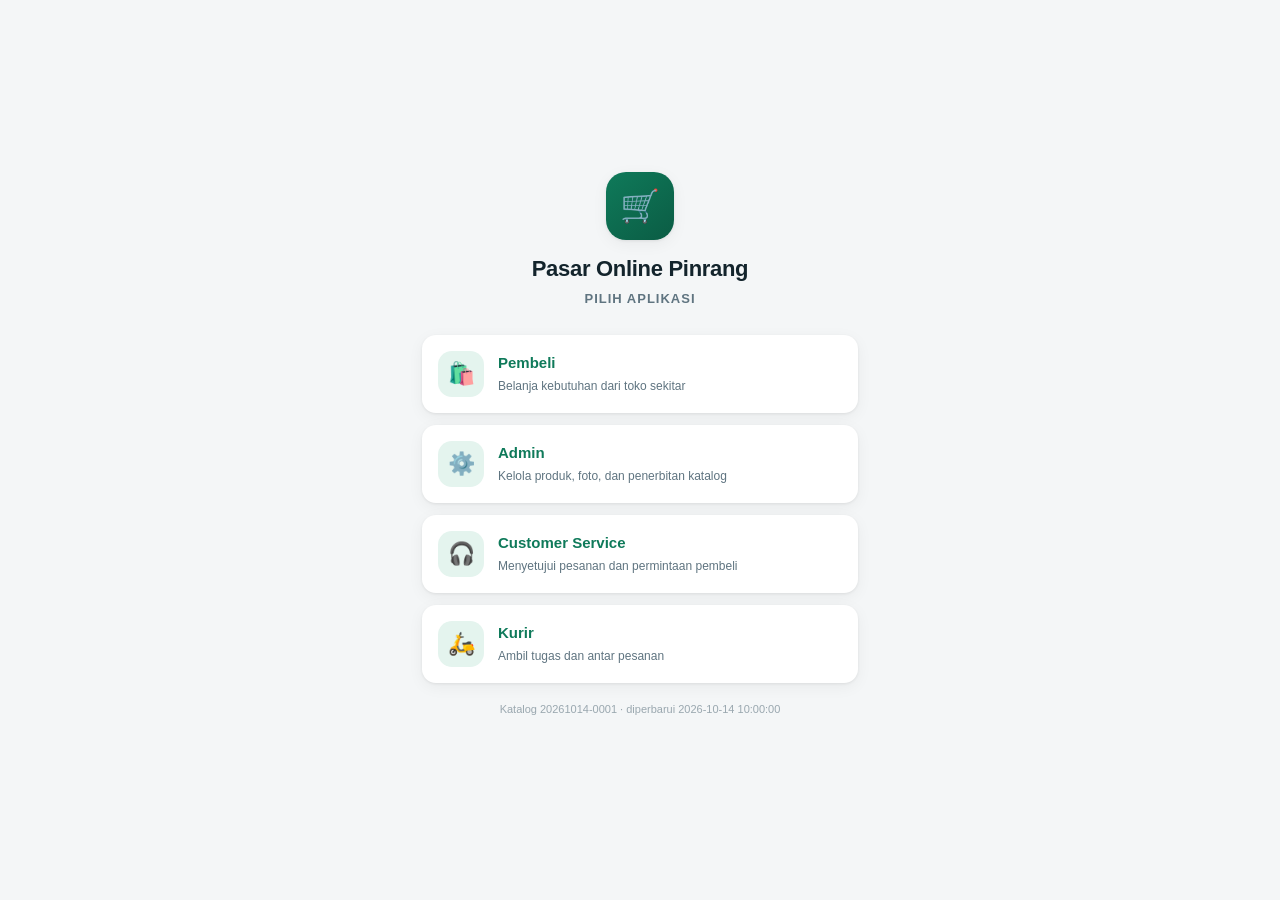
==== index.html @ 6ab08acf "Add files via upload" ====
<!DOCTYPE html>
<html lang="id" data-tema="">
<head>
<meta charset="utf-8">
<meta name="viewport" content="width=device-width,initial-scale=1,maximum-scale=1,viewport-fit=cover">
<meta name="theme-color" content="#0f7a5a">
<title>Pasar Online Pinrang</title>
<link rel="manifest" href="manifest.json">
<link rel="stylesheet" href="assets/css/app.css">
<style>
  .pilih{padding:30px 22px;min-height:100vh;display:flex;flex-direction:column;justify-content:center}
  .pintu{display:flex;gap:14px;align-items:center;background:var(--kartu);border-radius:var(--radius);
         padding:16px;box-shadow:var(--bayang);margin-bottom:12px;cursor:pointer}
  .pintu .lingkar{width:46px;height:46px;border-radius:14px;background:var(--hijau-muda);
         display:flex;align-items:center;justify-content:center;font-size:22px;flex:none}
  .pintu h3{margin:0 0 2px;font-size:15px}
  .pintu p{margin:0;font-size:12px;color:var(--teks2)}
</style>
</head>
<body>
<div id="akar">
  <div class="pilih">
    <div class="merek">
      <div class="merek-ikon">🛒</div>
      <h1>Pasar Online Pinrang</h1>
      <p class="peran-label">Pilih aplikasi</p>
    </div>

    <a class="pintu" href="user.html">
      <div class="lingkar">🛍️</div>
      <div><h3>Pembeli</h3><p>Belanja kebutuhan dari toko sekitar</p></div>
    </a>
    <a class="pintu" href="admin.html">
      <div class="lingkar">⚙️</div>
      <div><h3>Admin</h3><p>Kelola produk, foto, dan penerbitan katalog</p></div>
    </a>
    <a class="pintu" href="cs.html">
      <div class="lingkar">🎧</div>
      <div><h3>Customer Service</h3><p>Menyetujui pesanan dan permintaan pembeli</p></div>
    </a>
    <a class="pintu" href="kurir.html">
      <div class="lingkar">🛵</div>
      <div><h3>Kurir</h3><p>Ambil tugas dan antar pesanan</p></div>
    </a>

    <p class="versi" id="info-versi">Memuat…</p>
  </div>
</div>

<script src="assets/js/config.js"></script>
<script>
  const tema = localStorage.getItem("pp_tema");
  if (tema) document.documentElement.dataset.tema = tema;

  // Arahkan langsung ke aplikasi yang terakhir dipakai, bila ada.
  const terakhir = localStorage.getItem("pp_app_terakhir");
  if (terakhir && location.search.indexOf("pilih") < 0) {
    document.querySelectorAll(".pintu").forEach(function (a) {
      if (a.getAttribute("href") === terakhir) a.style.outline = "2px solid var(--hijau)";
    });
  }
  document.querySelectorAll(".pintu").forEach(function (a) {
    a.addEventListener("click", function () {
      localStorage.setItem("pp_app_terakhir", a.getAttribute("href"));
    });
  });

  fetch(APP_CONFIG.urlVersi + "?t=" + Date.now(), { cache: "no-store" })
    .then(function (r) { return r.json(); })
    .then(function (j) {
      document.getElementById("info-versi").textContent =
        "Katalog " + j.versi + " · diperbarui " + j.diperbarui;
    })
    .catch(function () {
      document.getElementById("info-versi").textContent = "v" + APP_CONFIG.versiApp;
    });

  if ("serviceWorker" in navigator) navigator.serviceWorker.register("sw.js").catch(function () {});
</script>
</body>
</html>
---- assets/css/app.css ----
/* =====================================================================
 * app.css — tampilan khusus ponsel (mobile only)
 * ===================================================================== */
:root{
  --hijau:#0f7a5a; --hijau-tua:#0b5c44; --hijau-muda:#e4f4ee;
  --jingga:#e8731f; --merah:#c0392b; --biru:#1f6fb2;
  --latar:#f4f6f7; --kartu:#ffffff; --teks:#13242c; --teks2:#5f7480;
  --garis:#e2e8ea; --radius:14px; --bayang:0 1px 3px rgba(0,0,0,.07),0 4px 16px rgba(0,0,0,.05);
  --atas:56px; --bawah:62px;
}
:root[data-tema="gelap"]{
  --latar:#0e1a20; --kartu:#16252d; --teks:#e8eff2; --teks2:#9ab0bb;
  --garis:#24383f; --hijau-muda:#153a30;
  --bayang:0 1px 3px rgba(0,0,0,.4);
}
@media (prefers-color-scheme:dark){
  :root:not([data-tema="terang"]){
    --latar:#0e1a20; --kartu:#16252d; --teks:#e8eff2; --teks2:#9ab0bb;
    --garis:#24383f; --hijau-muda:#153a30;
    --bayang:0 1px 3px rgba(0,0,0,.4);
  }
}

*{box-sizing:border-box;-webkit-tap-highlight-color:transparent}
html,body{margin:0;padding:0}
body{
  font:15px/1.5 -apple-system,BlinkMacSystemFont,"Segoe UI",Roboto,"Helvetica Neue",Arial,sans-serif;
  background:var(--latar); color:var(--teks);
  overscroll-behavior-y:none; -webkit-font-smoothing:antialiased;
}
#akar{max-width:480px;margin:0 auto;min-height:100vh;background:var(--latar);position:relative}
img{max-width:100%;display:block}
a{color:var(--hijau);text-decoration:none}
button,input,select,textarea{font:inherit;color:inherit}

/* ── Tombol ─────────────────────────────────────────────────────────── */
.btn{
  background:var(--hijau);color:#fff;border:0;border-radius:10px;
  padding:12px 18px;font-weight:600;cursor:pointer;transition:transform .08s,opacity .2s;
}
.btn:active{transform:scale(.97)}
.btn:disabled{opacity:.5;cursor:not-allowed}
.btn.lebar{width:100%}
.btn.abu{background:var(--garis);color:var(--teks)}
.btn.garis{background:transparent;border:1.5px solid var(--hijau);color:var(--hijau)}
.btn.merah{background:var(--merah)}
.btn.jingga{background:var(--jingga)}
.btn.kecil{padding:8px 12px;font-size:13px;border-radius:8px}

/* ── Formulir ───────────────────────────────────────────────────────── */
label{display:block;margin-bottom:14px;font-size:13px;font-weight:600;color:var(--teks2)}
input,select,textarea{
  width:100%;margin-top:6px;padding:12px 14px;border:1.5px solid var(--garis);
  border-radius:10px;background:var(--kartu);font-weight:400;font-size:16px;
}
input:focus,select:focus,textarea:focus{outline:0;border-color:var(--hijau)}
textarea{min-height:90px;resize:vertical}
.input-gabung{position:relative}
.input-gabung input{padding-right:46px}
.ikon-kanan{position:absolute;right:6px;top:7px;background:none;border:0;font-size:18px;padding:8px;cursor:pointer}

/* ── Layar login ────────────────────────────────────────────────────── */
.layar-login{padding:32px 22px 40px;min-height:100vh;display:flex;flex-direction:column;justify-content:center}
.merek{text-align:center;margin-bottom:26px}
.merek-ikon{
  width:68px;height:68px;margin:0 auto 12px;border-radius:20px;
  background:linear-gradient(140deg,var(--hijau),var(--hijau-tua));
  display:flex;align-items:center;justify-content:center;font-size:32px;box-shadow:var(--bayang)
}
.merek h1{margin:0;font-size:22px;letter-spacing:-.3px}
.peran-label{margin:4px 0 0;color:var(--teks2);font-size:13px;font-weight:600;text-transform:uppercase;letter-spacing:1px}
.captcha-baris{display:flex;gap:8px;align-items:center;margin-top:6px}
.captcha-baris canvas{
  flex:1;height:70px;border-radius:10px;border:1.5px solid var(--garis);
  cursor:pointer;touch-action:manipulation;width:100%
}
.btn-putar{
  width:44px;height:70px;border:1.5px solid var(--garis);border-radius:10px;
  background:var(--kartu);font-size:20px;cursor:pointer
}
.pesan-galat{min-height:0;margin:0;color:var(--merah);font-size:13px;font-weight:600;display:none}
.pesan-galat.tampil{display:block;margin:0 0 12px}
.kaki-login{text-align:center;color:var(--teks2);font-size:13px;margin-top:20px}
.versi{text-align:center;color:var(--teks2);font-size:11px;margin-top:6px;opacity:.6}

/* ── Rangka aplikasi ────────────────────────────────────────────────── */
.bilah-atas{
  position:sticky;top:0;z-index:40;height:var(--atas);
  background:var(--hijau);color:#fff;display:flex;align-items:center;gap:10px;padding:0 14px;
}
.bilah-atas h2{font-size:16px;margin:0;flex:1;font-weight:600;white-space:nowrap;overflow:hidden;text-overflow:ellipsis}
.bilah-atas button{background:rgba(255,255,255,.15);border:0;color:#fff;border-radius:9px;padding:8px 10px;font-size:15px;cursor:pointer}
.isi{padding:14px 14px calc(var(--bawah) + 20px)}

.nav-bawah{
  position:fixed;bottom:0;left:50%;transform:translateX(-50%);
  width:100%;max-width:480px;height:var(--bawah);background:var(--kartu);
  border-top:1px solid var(--garis);display:flex;z-index:50;
  padding-bottom:env(safe-area-inset-bottom)
}
.nav-bawah button{
  flex:1;background:none;border:0;display:flex;flex-direction:column;align-items:center;
  justify-content:center;gap:3px;font-size:10.5px;color:var(--teks2);cursor:pointer;font-weight:600
}
.nav-bawah button span{font-size:20px;line-height:1}
.nav-bawah button.aktif{color:var(--hijau)}
.lencana{
  position:absolute;top:8px;margin-left:20px;background:var(--merah);color:#fff;
  border-radius:9px;font-size:9px;padding:1px 5px;font-weight:700
}

/* ── Kartu & daftar ─────────────────────────────────────────────────── */
.kartu{background:var(--kartu);border-radius:var(--radius);box-shadow:var(--bayang);padding:14px;margin-bottom:12px}
.judul-bagian{font-size:15px;font-weight:700;margin:18px 0 10px;display:flex;align-items:center;justify-content:space-between}
.judul-bagian a{font-size:12px;font-weight:600}

.kisi-produk{display:grid;grid-template-columns:1fr 1fr;gap:10px}
.kartu-produk{background:var(--kartu);border-radius:var(--radius);overflow:hidden;box-shadow:var(--bayang);cursor:pointer}
.kartu-produk img{width:100%;aspect-ratio:1;object-fit:cover;background:var(--garis)}
.kartu-produk .isi-kartu{padding:9px 10px 11px}
.kartu-produk .nama{font-size:13px;line-height:1.35;height:35px;overflow:hidden;margin:0 0 5px}
.harga{color:var(--hijau);font-weight:700;font-size:14.5px}
.harga-coret{color:var(--teks2);text-decoration:line-through;font-size:11px;margin-left:5px}
.meta{color:var(--teks2);font-size:11px;margin-top:3px}

.kisi-kategori{display:grid;grid-template-columns:repeat(4,1fr);gap:8px}
.kat{background:var(--kartu);border-radius:12px;padding:10px 4px;text-align:center;box-shadow:var(--bayang);cursor:pointer}
.kat .ikon{font-size:22px}
.kat .nama{font-size:10.5px;margin-top:4px;line-height:1.2;color:var(--teks2);font-weight:600}

.baris{display:flex;gap:10px;align-items:center}
.baris-item{display:flex;gap:10px;padding:11px 0;border-bottom:1px solid var(--garis)}
.baris-item:last-child{border-bottom:0}
.baris-item img{width:60px;height:60px;border-radius:9px;object-fit:cover;background:var(--garis);flex:none}
.baris-item .tengah{flex:1;min-width:0}
.baris-item .tengah h4{margin:0 0 3px;font-size:13.5px;font-weight:600;white-space:nowrap;overflow:hidden;text-overflow:ellipsis}

.label{display:inline-block;padding:3px 9px;border-radius:20px;font-size:10.5px;font-weight:700;letter-spacing:.3px}
.label.menunggu{background:#fff4e0;color:#9a6200}
.label.disetujui{background:#e3f1ff;color:#17568f}
.label.diproses{background:#efe6ff;color:#5b34a8}
.label.dikirim{background:#e2f3ff;color:#0e6694}
.label.selesai{background:var(--hijau-muda);color:var(--hijau-tua)}
.label.ditolak,.label.dibatalkan{background:#ffe5e2;color:#9d2b1f}

.kosong{text-align:center;padding:50px 20px;color:var(--teks2)}
.kosong .ikon{font-size:46px;opacity:.35;margin-bottom:10px}

.cari{position:relative;margin-bottom:12px}
.cari input{margin:0;padding-left:38px;border-radius:24px}
.cari::before{content:"🔍";position:absolute;left:13px;top:11px;font-size:15px;z-index:1}

.cip-baris{display:flex;gap:7px;overflow-x:auto;padding-bottom:8px;margin-bottom:6px;scrollbar-width:none}
.cip-baris::-webkit-scrollbar{display:none}
.cip{
  flex:none;padding:7px 14px;border-radius:20px;background:var(--kartu);border:1.5px solid var(--garis);
  font-size:12.5px;font-weight:600;cursor:pointer;white-space:nowrap
}
.cip.aktif{background:var(--hijau);border-color:var(--hijau);color:#fff}

/* ── Lembar bawah & dialog ──────────────────────────────────────────── */
.tabir{
  position:fixed;inset:0;background:rgba(0,0,0,.5);z-index:100;
  display:none;align-items:center;justify-content:center;flex-direction:column;gap:12px;padding:20px
}
.tabir p{color:#fff;font-size:14px}
.putar{width:38px;height:38px;border:3px solid rgba(255,255,255,.3);border-top-color:#fff;border-radius:50%;animation:putar .8s linear infinite}
@keyframes putar{to{transform:rotate(360deg)}}
.kotak-dialog{background:var(--kartu);border-radius:var(--radius);padding:20px;max-width:330px;width:100%}
.kotak-dialog p{color:var(--teks);margin:0 0 18px;font-size:14.5px}
.baris-tombol{display:flex;gap:10px}
.baris-tombol .btn{flex:1}

.lembar{
  position:fixed;left:50%;transform:translateX(-50%) translateY(100%);bottom:0;
  width:100%;max-width:480px;background:var(--kartu);z-index:110;
  border-radius:20px 20px 0 0;max-height:88vh;overflow-y:auto;
  transition:transform .26s cubic-bezier(.3,.9,.4,1);padding-bottom:env(safe-area-inset-bottom)
}
.lembar.buka{transform:translateX(-50%) translateY(0)}
.lembar-kepala{
  position:sticky;top:0;background:var(--kartu);padding:14px 16px;border-bottom:1px solid var(--garis);
  display:flex;align-items:center;gap:10px;z-index:2
}
.lembar-kepala h3{margin:0;flex:1;font-size:16px}
.lembar-isi{padding:16px}
.pegangan{width:38px;height:4px;background:var(--garis);border-radius:4px;margin:8px auto 0}

/* ── Toast ──────────────────────────────────────────────────────────── */
.toast-wadah{position:fixed;left:50%;transform:translateX(-50%);bottom:calc(var(--bawah) + 14px);z-index:200;width:100%;max-width:420px;padding:0 16px}
.toast{
  background:#1d2f38;color:#fff;padding:11px 15px;border-radius:10px;margin-top:8px;
  font-size:13.5px;box-shadow:0 6px 20px rgba(0,0,0,.25);animation:naik .22s ease
}
.toast.sukses{background:var(--hijau)} .toast.galat{background:var(--merah)} .toast.keluar{opacity:0;transition:opacity .4s}
@keyframes naik{from{transform:translateY(14px);opacity:0}}

/* ── Keranjang & jumlah ─────────────────────────────────────────────── */
.penghitung{display:flex;align-items:center;gap:10px}
.penghitung button{width:30px;height:30px;border-radius:8px;border:1.5px solid var(--garis);background:var(--kartu);font-size:17px;cursor:pointer;line-height:1}
.penghitung span{min-width:26px;text-align:center;font-weight:700}

.bilah-bayar{
  position:fixed;bottom:var(--bawah);left:50%;transform:translateX(-50%);
  width:100%;max-width:480px;background:var(--kartu);border-top:1px solid var(--garis);
  padding:11px 14px;display:flex;align-items:center;gap:12px;z-index:45
}
.bilah-bayar .total{flex:1}
.bilah-bayar .total small{display:block;color:var(--teks2);font-size:11px}

/* ── Unggah foto (admin) ────────────────────────────────────────────── */
.kisi-foto{display:grid;grid-template-columns:repeat(4,1fr);gap:8px;margin-top:6px}
.sel-foto{
  aspect-ratio:1;border:1.5px dashed var(--garis);border-radius:10px;position:relative;
  overflow:hidden;display:flex;align-items:center;justify-content:center;color:var(--teks2);
  font-size:22px;cursor:pointer;background:var(--kartu)
}
.sel-foto img{width:100%;height:100%;object-fit:cover}
.sel-foto .buang{
  position:absolute;top:3px;right:3px;background:rgba(0,0,0,.65);color:#fff;border:0;
  border-radius:50%;width:20px;height:20px;font-size:12px;cursor:pointer;line-height:1
}

.stat-kisi{display:grid;grid-template-columns:1fr 1fr;gap:10px;margin-bottom:6px}
.stat{background:var(--kartu);border-radius:var(--radius);padding:14px;box-shadow:var(--bayang)}
.stat .angka{font-size:23px;font-weight:700;color:var(--hijau);line-height:1.1}
.stat .ket{font-size:11.5px;color:var(--teks2);margin-top:3px}

hr{border:0;border-top:1px solid var(--garis);margin:14px 0}
.mini{font-size:12px;color:var(--teks2)}
.tebal{font-weight:700}
.kanan{text-align:right}
.antar{display:flex;justify-content:space-between;align-items:center;gap:10px}
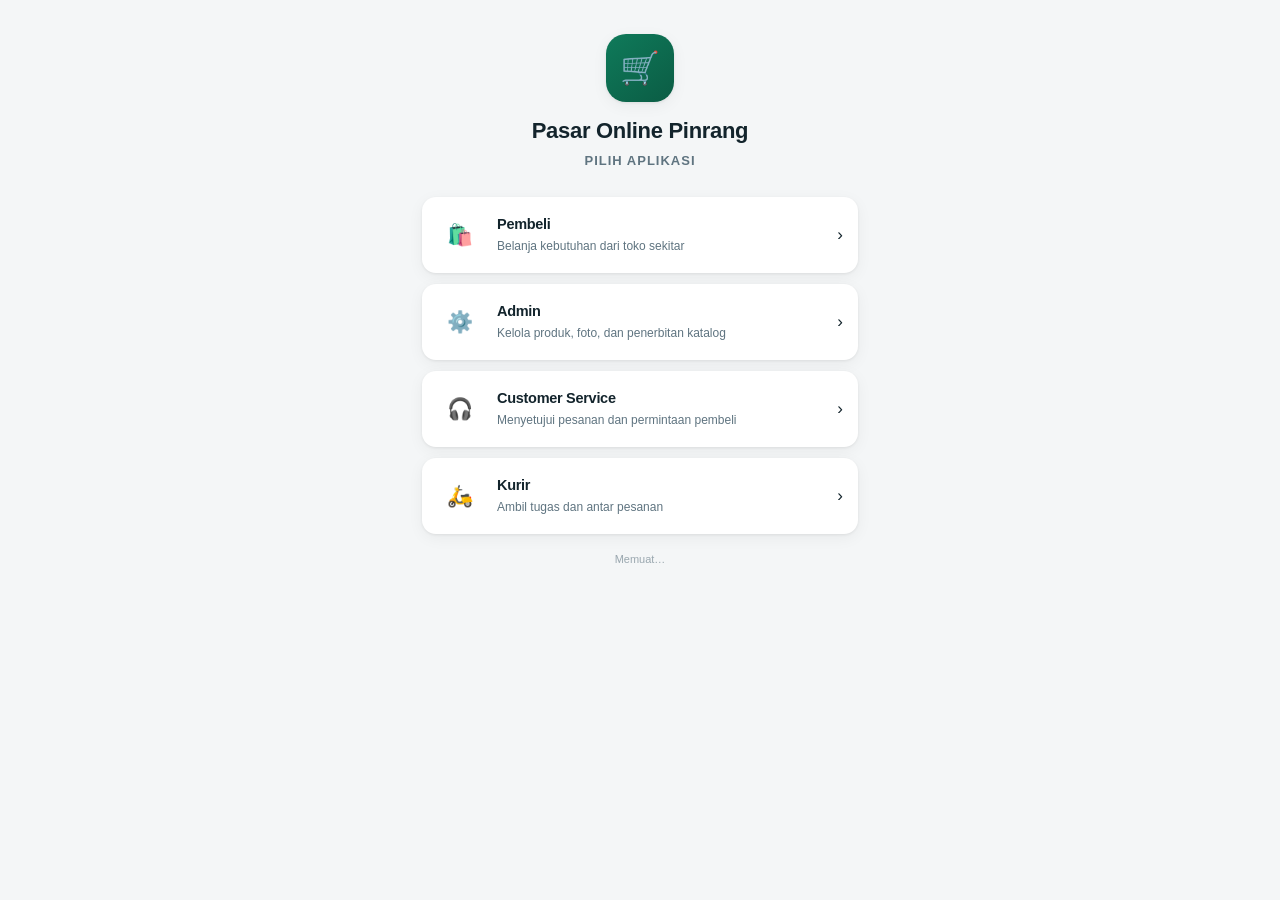
==== commit 2fe54781: "Add files via upload" ====
--- a/index.html
+++ b/index.html
@@ -3,18 +3,31 @@
 <head>
 <meta charset="utf-8">
 <meta name="viewport" content="width=device-width,initial-scale=1,maximum-scale=1,viewport-fit=cover">
-<meta name="theme-color" content="#0f7a5a">
+<meta name="theme-color" content="#F2F3F5" media="(prefers-color-scheme: light)">
+<meta name="theme-color" content="#0C0E13" media="(prefers-color-scheme: dark)">
 <title>Pasar Online Pinrang</title>
 <link rel="manifest" href="manifest.json">
+<link rel="preconnect" href="https://fonts.googleapis.com">
+<link rel="preconnect" href="https://fonts.gstatic.com" crossorigin>
+<link rel="stylesheet" href="https://fonts.googleapis.com/css2?family=Plus+Jakarta+Sans:wght@400;500;600;700;800&display=swap">
 <link rel="stylesheet" href="assets/css/app.css">
 <style>
-  .pilih{padding:30px 22px;min-height:100vh;display:flex;flex-direction:column;justify-content:center}
-  .pintu{display:flex;gap:14px;align-items:center;background:var(--kartu);border-radius:var(--radius);
-         padding:16px;box-shadow:var(--bayang);margin-bottom:12px;cursor:pointer}
-  .pintu .lingkar{width:46px;height:46px;border-radius:14px;background:var(--hijau-muda);
-         display:flex;align-items:center;justify-content:center;font-size:22px;flex:none}
-  .pintu h3{margin:0 0 2px;font-size:15px}
-  .pintu p{margin:0;font-size:12px;color:var(--teks2)}
+  .pilih{flex:1;overflow-y:auto;padding:34px 22px;display:flex;flex-direction:column;justify-content:center}
+  .pintu{
+    display:flex;gap:14px;align-items:center;background:var(--kartu);
+    border-radius:var(--radius);padding:15px;box-shadow:var(--bayang);
+    margin-bottom:11px;cursor:pointer;transition:transform .12s;
+    color:var(--teks);font-weight:400;
+  }
+  .pintu:active{transform:scale(.985)}
+  .pintu.terakhir{box-shadow:var(--bayang),0 0 0 2px var(--teks)}
+  .pintu .lingkar{
+    width:46px;height:46px;border-radius:15px;background:var(--kartu-2);
+    display:flex;align-items:center;justify-content:center;font-size:21px;flex:none;
+  }
+  .pintu h3{margin:0 0 2px;font-size:14.5px;font-weight:700;letter-spacing:-.02em}
+  .pintu p{margin:0;font-size:12px;color:var(--teks2);font-weight:500}
+  .pintu .panah{margin-left:auto;color:var(--teks3);font-size:17px}
 </style>
 </head>
 <body>
@@ -29,18 +42,22 @@
     <a class="pintu" href="user.html">
       <div class="lingkar">🛍️</div>
       <div><h3>Pembeli</h3><p>Belanja kebutuhan dari toko sekitar</p></div>
+      <div class="panah">›</div>
     </a>
     <a class="pintu" href="admin.html">
       <div class="lingkar">⚙️</div>
       <div><h3>Admin</h3><p>Kelola produk, foto, dan penerbitan katalog</p></div>
+      <div class="panah">›</div>
     </a>
     <a class="pintu" href="cs.html">
       <div class="lingkar">🎧</div>
       <div><h3>Customer Service</h3><p>Menyetujui pesanan dan permintaan pembeli</p></div>
+      <div class="panah">›</div>
     </a>
     <a class="pintu" href="kurir.html">
       <div class="lingkar">🛵</div>
       <div><h3>Kurir</h3><p>Ambil tugas dan antar pesanan</p></div>
+      <div class="panah">›</div>
     </a>
 
     <p class="versi" id="info-versi">Memuat…</p>
@@ -54,9 +71,9 @@
 
   // Arahkan langsung ke aplikasi yang terakhir dipakai, bila ada.
   const terakhir = localStorage.getItem("pp_app_terakhir");
-  if (terakhir && location.search.indexOf("pilih") < 0) {
+  if (terakhir) {
     document.querySelectorAll(".pintu").forEach(function (a) {
-      if (a.getAttribute("href") === terakhir) a.style.outline = "2px solid var(--hijau)";
+      if (a.getAttribute("href") === terakhir) a.classList.add("terakhir");
     });
   }
   document.querySelectorAll(".pintu").forEach(function (a) {
